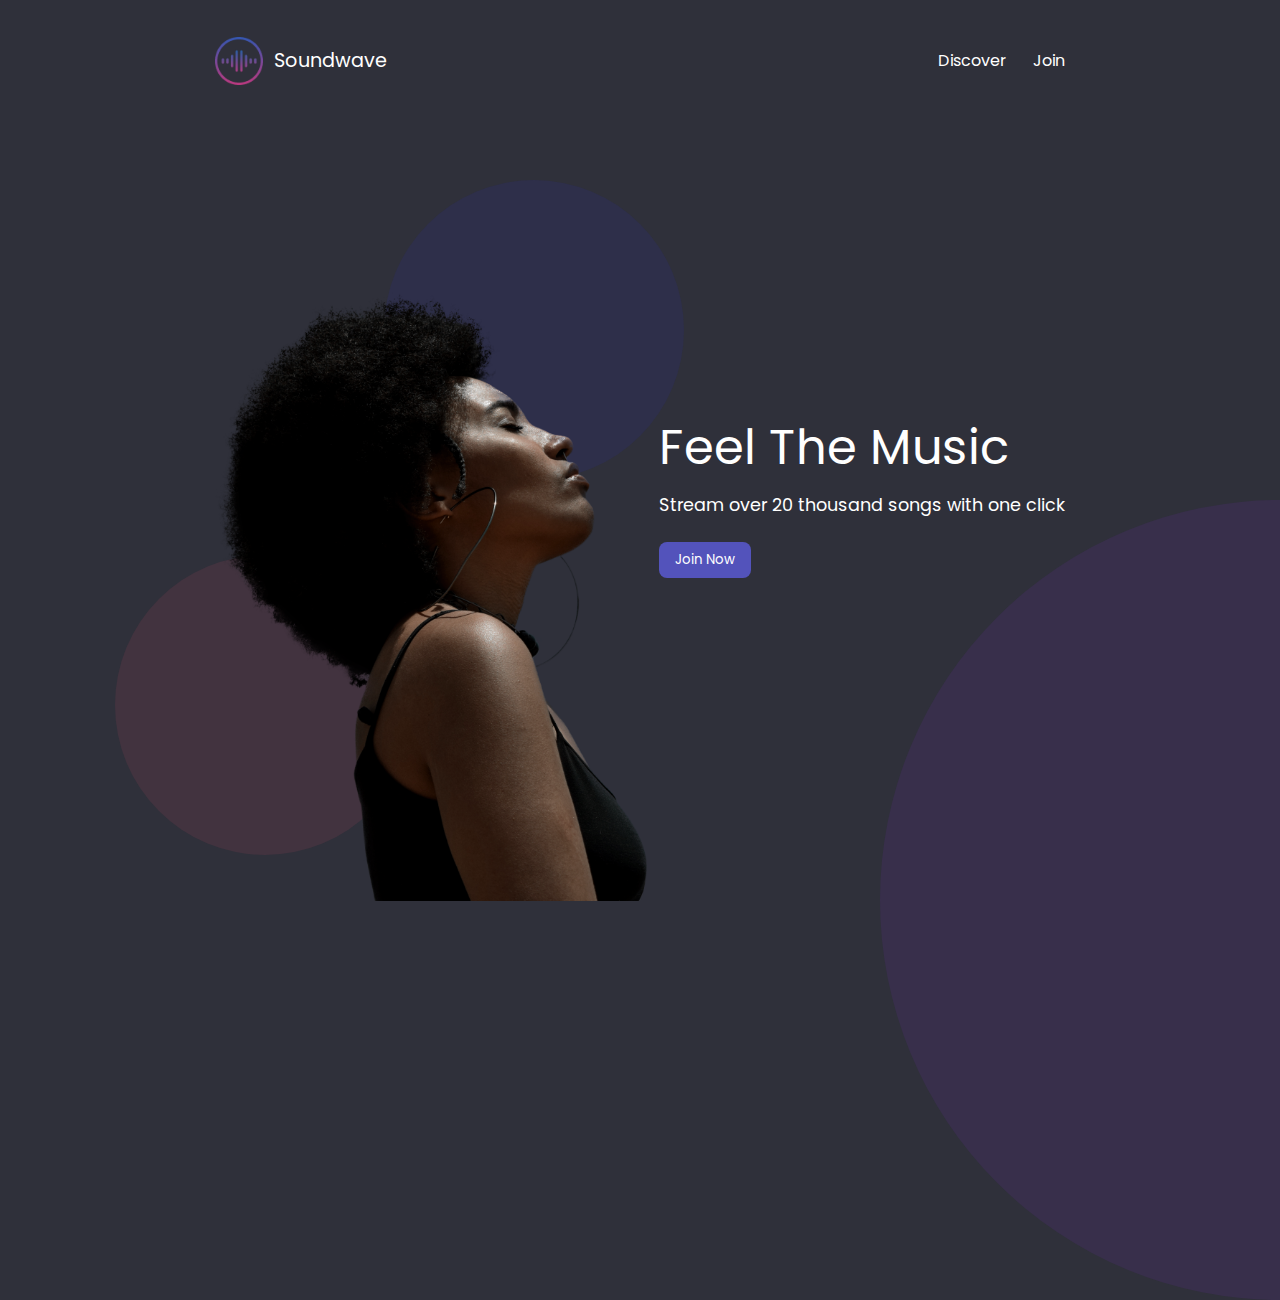
==== Spootify/index.html @ 212bd8e0 "Created files + completed main page" ====
<!DOCTYPE html>
<html lang="en">
  <head>
    <meta charset="UTF-8" />
    <meta http-equiv="X-UA-Compatible" content="IE=edge" />
    <meta name="viewport" content="width=device-width, initial-scale=1.0" />
    <link rel="preconnect" href="https://fonts.googleapis.com" />
    <link rel="preconnect" href="https://fonts.gstatic.com" crossorigin />
    <link
      href="https://fonts.googleapis.com/css2?family=Poppins&display=swap"
      rel="stylesheet"
    />
    <link rel="stylesheet" href="style.css" />
    <title>Spotify</title>
  </head>
  <body>
    <header>
      <a href="/" class="logo">
        <img src="images/logo.png" alt="logo" />
        <div class="logo-name">Soundwave</div>
      </a>
      <nav>
        <ul>
          <li><a href="discover.html">Discover</a></li>
          <li><a href="join.html">Join</a></li>
        </ul>
      </nav>
    </header>
    <main>
      <img src="images/landing-page-girl.png" alt="a girl" />
      <div class="info">
        <div class="info-header">Feel The Music</div>
        <div class="info-text">
          Stream over 20 thousand songs with one click
        </div>
        <button class="join-now-btn">Join Now</button>
      </div>
    </main>
    <div class="circle purple-big"></div>
    <div class="circle blue-small"></div>
    <div class="circle purple-small"></div>
  </body>
</html>
---- Spootify/style.css ----
*,
*::before,
*::after {
  box-sizing: border-box;
  font-family: "Poppins", sans-serif;
  color: white;
}

body {
  width: 80%;
  max-width: 850px;
  height: 100vh;
  margin: auto;
  background-color: #2f303a;
  overflow: hidden;
}

header {
  padding-top: 2rem;
  display: flex;
  justify-content: space-between;
}

.logo {
  display: flex;
  align-items: center;
}

.logo img {
  margin-right: 0.7rem;
  width: 3rem;
  flex-grow: 1;
}

.logo-name {
  font-size: 1.2rem;
}

nav ul {
  display: flex;
}

ul li {
  list-style-type: none;
}

ul li:first-child {
  margin-right: 1.6rem;
}

a {
  text-decoration: none;
}

main {
  display: flex;
  align-items: center;
  justify-content: space-between;
  height: calc(100vh - 88px);
}

main img {
  height: 75%;
  align-self: flex-end;
}

.info-header {
  font-size: 3rem;
  margin-bottom: 0.5rem;
}

.info-text {
  font-size: 1.1rem;
  margin-bottom: 1.5rem;
}

.join-now-btn {
  background: rgb(83, 83, 187);
  border-radius: 8px;
  padding: 0.5rem 1rem;
  border: none;
  cursor: pointer;
  transform: scale(1);
  transition: 150ms;
}

.join-now-btn:hover {
  transform: scale(1.1);
}

.circle {
  position: absolute;
  z-index: -1;
  border-radius: 50%;
}

.circle.purple-big {
  bottom: 0;
  right: 0;
  transform: translate(50%, 50%);
  background-color: rgba(137, 43, 226, 0.1);
  width: 800px;
  height: 800px;
}

.circle.blue-small {
  top: 20%;
  left: 30%;
  width: 300px;
  height: 300px;
  background-color: rgba(44, 44, 211, 0.1);
}

.circle.purple-small {
  bottom: 5%;
  left: 9%;
  background-color: rgba(238, 81, 107, 0.1);
  width: 300px;
  height: 300px;
}
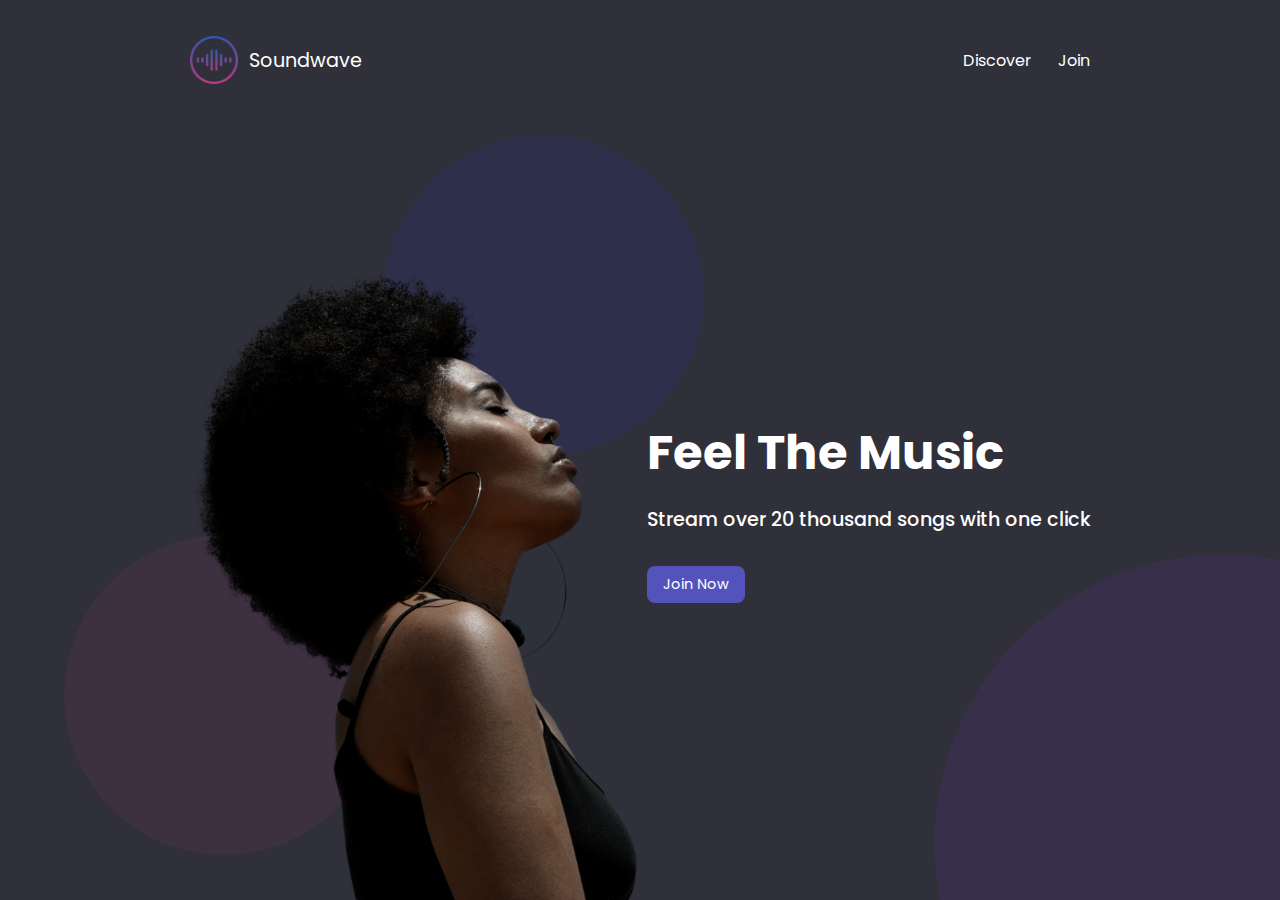
==== commit d19077e8: "modyfied the main page" ====
--- a/Spootify/index.html
+++ b/Spootify/index.html
@@ -11,33 +11,36 @@
       rel="stylesheet"
     />
     <link rel="stylesheet" href="style.css" />
+    <link rel="stylesheet" href="index.css" />
     <title>Spotify</title>
   </head>
   <body>
-    <header>
+    <header class="main-header">
       <a href="/" class="logo">
         <img src="images/logo.png" alt="logo" />
-        <div class="logo-name">Soundwave</div>
+        <div>Soundwave</div>
       </a>
-      <nav>
+      <nav class="main-nav">
         <ul>
           <li><a href="discover.html">Discover</a></li>
           <li><a href="join.html">Join</a></li>
         </ul>
       </nav>
     </header>
-    <main>
-      <img src="images/landing-page-girl.png" alt="a girl" />
+    <section class="main-section">
+      <div class="image-wrap">
+        <div class="image"></div>
+      </div>
       <div class="info">
-        <div class="info-header">Feel The Music</div>
-        <div class="info-text">
+        <h1 class="info-header">Feel The Music</h1>
+        <span class="info-text">
           Stream over 20 thousand songs with one click
-        </div>
-        <button class="join-now-btn">Join Now</button>
+        </span>
+        <a href="join.html" class="join-now-btn">Join Now</a>
       </div>
-    </main>
-    <div class="circle purple-big"></div>
-    <div class="circle blue-small"></div>
-    <div class="circle purple-small"></div>
+    </section>
+    <div class="purple-big"></div>
+    <div class="blue-small"></div>
+    <div class="pink-small"></div>
   </body>
 </html>
--- a/Spootify/style.css
+++ b/Spootify/style.css
@@ -7,23 +7,27 @@
 }
 
 body {
-  width: 80%;
-  max-width: 850px;
-  height: 100vh;
+  display: flex;
+  flex-direction: column;
+  padding: 0 50px;
+  max-width: 1000px;
+  min-height: 100vh;
   margin: auto;
   background-color: #2f303a;
-  overflow: hidden;
 }
 
-header {
-  padding-top: 2rem;
+.main-header {
+  height: 120px;
   display: flex;
   justify-content: space-between;
+  align-items: center;
 }
 
 .logo {
   display: flex;
   align-items: center;
+  font-size: 1.2rem;
+  text-decoration: none;
 }
 
 .logo img {
@@ -32,89 +36,39 @@
   flex-grow: 1;
 }
 
-.logo-name {
-  font-size: 1.2rem;
+.main-nav ul {
+  display: flex;
+  list-style: none;
 }
 
-nav ul {
-  display: flex;
+.main-nav a {
+  text-decoration: none;
 }
 
-ul li {
-  list-style-type: none;
-}
-
-ul li:first-child {
+.main-nav li:first-child {
   margin-right: 1.6rem;
 }
 
-a {
-  text-decoration: none;
-}
-
-main {
-  display: flex;
-  align-items: center;
-  justify-content: space-between;
-  height: calc(100vh - 88px);
-}
-
-main img {
-  height: 75%;
-  align-self: flex-end;
+.main-nav a:hover {
+  color: #adadad;
 }
 
 .info-header {
   font-size: 3rem;
-  margin-bottom: 0.5rem;
+  margin-bottom: 1rem;
+  margin-top: 0;
 }
 
 .info-text {
-  font-size: 1.1rem;
-  margin-bottom: 1.5rem;
+  font-weight: 500;
+  font-size: 1.2rem;
+  margin-bottom: 2rem;
 }
 
 .join-now-btn {
+  text-decoration: none;
   background: rgb(83, 83, 187);
-  border-radius: 8px;
+  border-radius: 0.5rem;
   padding: 0.5rem 1rem;
-  border: none;
-  cursor: pointer;
-  transform: scale(1);
-  transition: 150ms;
+  font-size: 0.9rem;
 }
-
-.join-now-btn:hover {
-  transform: scale(1.1);
-}
-
-.circle {
-  position: absolute;
-  z-index: -1;
-  border-radius: 50%;
-}
-
-.circle.purple-big {
-  bottom: 0;
-  right: 0;
-  transform: translate(50%, 50%);
-  background-color: rgba(137, 43, 226, 0.1);
-  width: 800px;
-  height: 800px;
-}
-
-.circle.blue-small {
-  top: 20%;
-  left: 30%;
-  width: 300px;
-  height: 300px;
-  background-color: rgba(44, 44, 211, 0.1);
-}
-
-.circle.purple-small {
-  bottom: 5%;
-  left: 9%;
-  background-color: rgba(238, 81, 107, 0.1);
-  width: 300px;
-  height: 300px;
-}
--- a/Spootify/index.css
+++ b/Spootify/index.css
@@ -0,0 +1,83 @@
+.main-section {
+  display: flex;
+  align-items: stretch;
+  justify-content: space-between;
+  flex-grow: 1;
+}
+
+.image-wrap {
+  flex-grow: 1;
+  display: flex;
+  flex-direction: column;
+  align-items: stretch;
+  justify-content: flex-end;
+}
+
+.image {
+  background: url(images/landing-page-girl.png);
+  flex-grow: 1;
+  max-height: 70vh;
+  min-width: 30vw;
+  background-size: contain;
+  background-repeat: no-repeat;
+  background-position: bottom left;
+}
+
+.info {
+  display: flex;
+  flex-direction: column;
+  align-items: flex-start;
+  align-self: center;
+}
+
+@media (max-width: 900px) {
+  .image-wrap {
+    display: none;
+  }
+
+  .main-section {
+    justify-content: center;
+  }
+}
+
+.purple-big {
+  position: absolute;
+  z-index: -1;
+  bottom: 0;
+  right: 0;
+  width: 45vw;
+  height: 45vw;
+  overflow: hidden;
+}
+
+.purple-big::before {
+  content: "";
+  transform: translate(40%, 40%);
+  position: absolute;
+  height: 100%;
+  width: 100%;
+  background-color: rgba(137, 43, 226, 0.1);
+  border-radius: 50%;
+}
+
+.blue-small {
+  position: absolute;
+  z-index: -1;
+  border-radius: 50%;
+  top: 15%;
+  left: 30%;
+  width: 25vw;
+  height: 25vw;
+  background-color: rgba(44, 44, 211, 0.1);
+}
+
+.pink-small {
+  position: absolute;
+  z-index: -1;
+  border-radius: 50%;
+  bottom: 5%;
+  left: 5%;
+  background-color: rgba(188, 58, 128, 0.1);
+  width: 25vw;
+  height: 25vw;
+}
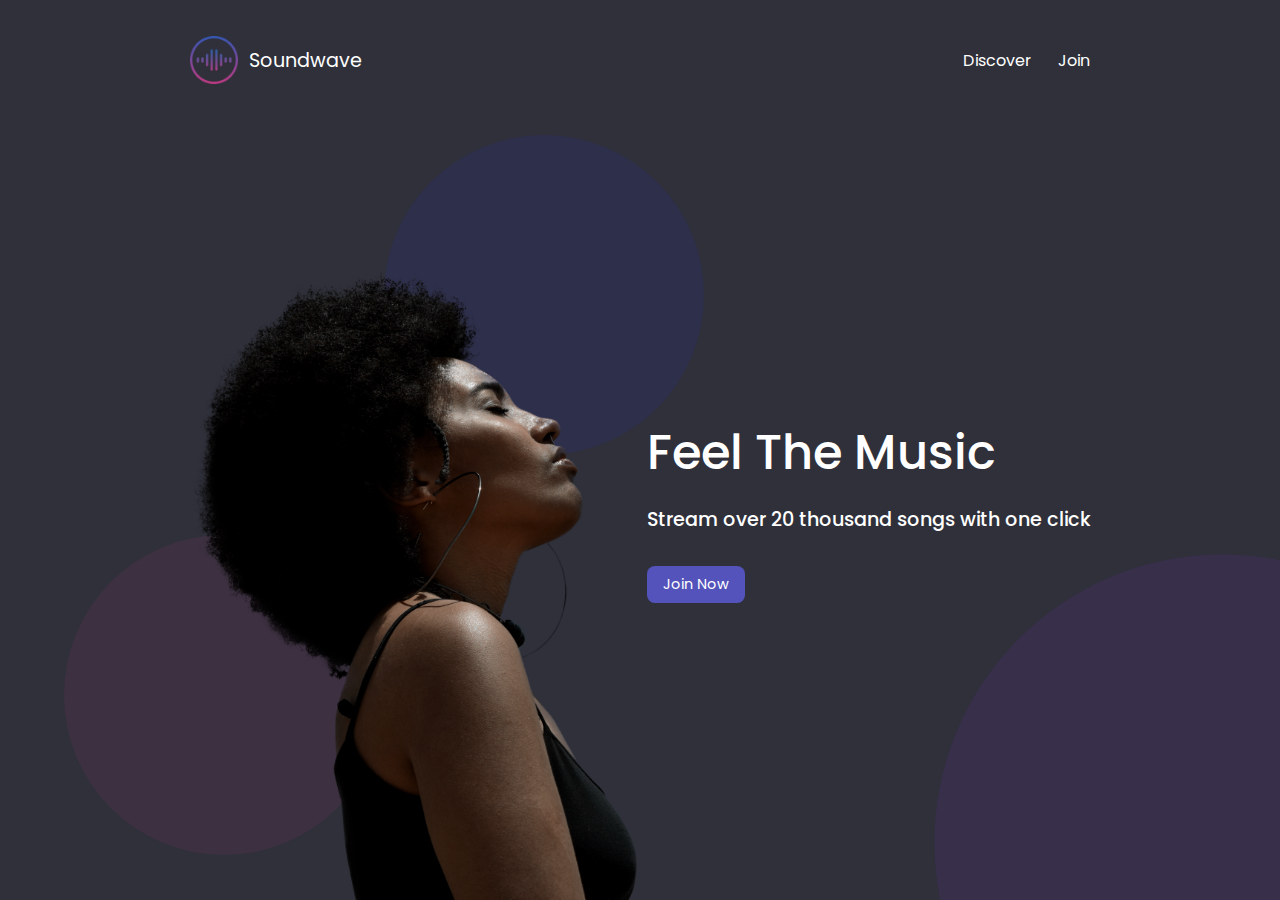
==== commit e75672fd: "changed to import fonts" ====
--- a/Spootify/index.html
+++ b/Spootify/index.html
@@ -4,12 +4,6 @@
     <meta charset="UTF-8" />
     <meta http-equiv="X-UA-Compatible" content="IE=edge" />
     <meta name="viewport" content="width=device-width, initial-scale=1.0" />
-    <link rel="preconnect" href="https://fonts.googleapis.com" />
-    <link rel="preconnect" href="https://fonts.gstatic.com" crossorigin />
-    <link
-      href="https://fonts.googleapis.com/css2?family=Poppins&display=swap"
-      rel="stylesheet"
-    />
     <link rel="stylesheet" href="style.css" />
     <link rel="stylesheet" href="index.css" />
     <title>Spotify</title>
--- a/Spootify/style.css
+++ b/Spootify/style.css
@@ -1,3 +1,5 @@
+@import url("https://fonts.googleapis.com/css2?family=Poppins:wght@400;500;700&display=swap");
+
 *,
 *::before,
 *::after {
@@ -54,6 +56,7 @@
 }
 
 .info-header {
+  font-weight: 500;
   font-size: 3rem;
   margin-bottom: 1rem;
   margin-top: 0;
